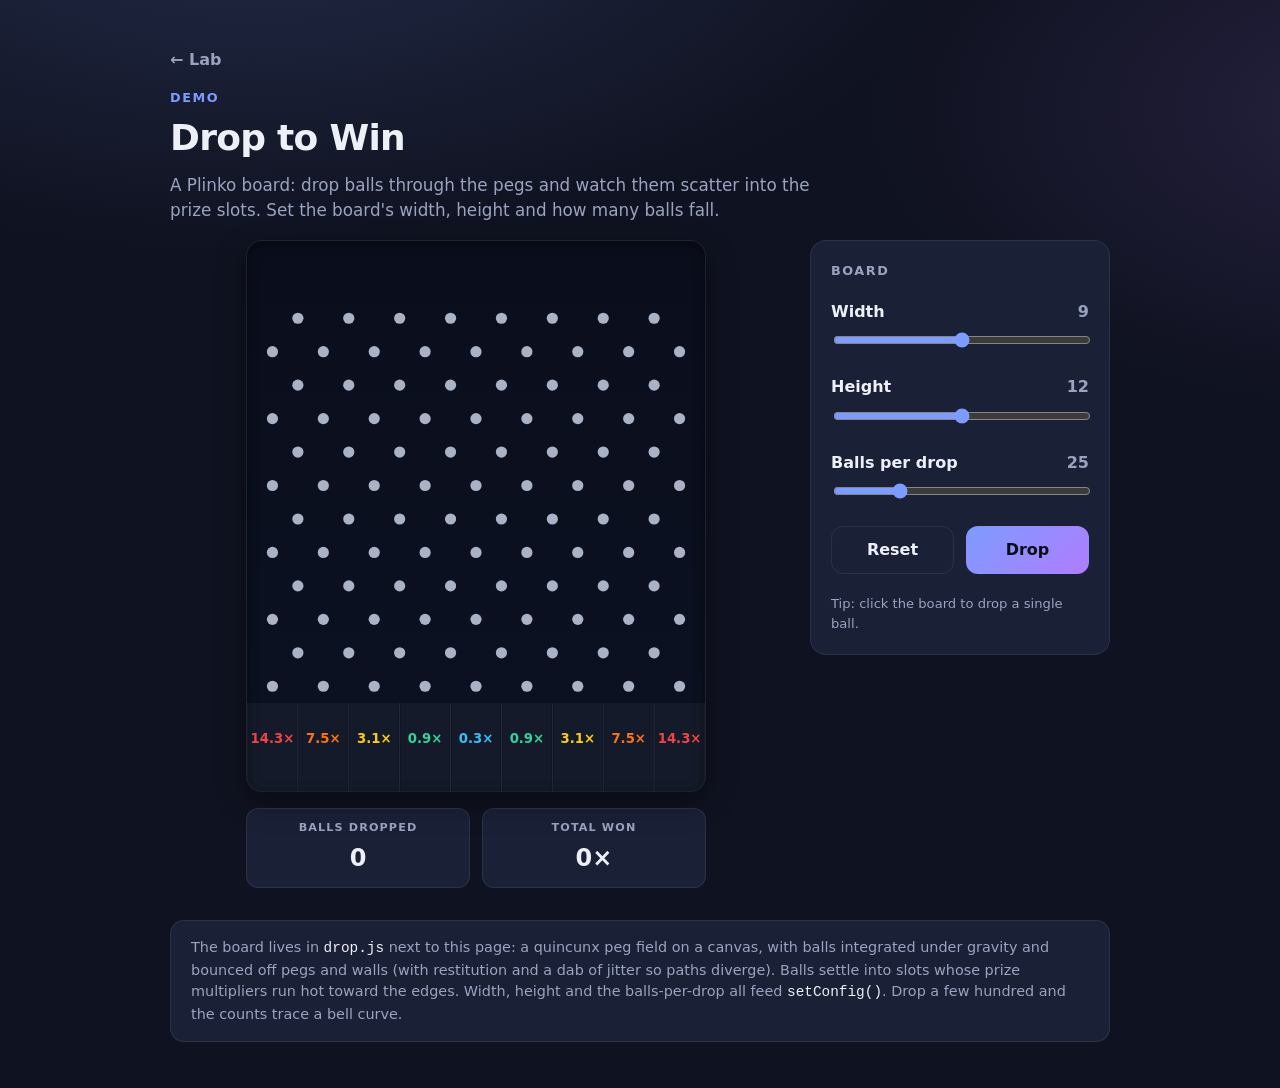
==== demos/drop/index.html @ 2371f402 "Add Drop to Win (Plinko) demo A drop-to-win board (demos/drop/) with simple 2D physics: balls fall u" ====
<!doctype html>
<html lang="en">
<head>
  <meta charset="utf-8">
  <meta name="viewport" content="width=device-width, initial-scale=1, viewport-fit=cover">
  <meta name="theme-color" content="#0f1220">
  <meta name="description" content="A drop-to-win Plinko board: drop balls through the pegs into prize slots. Set the board width, height and number of balls.">
  <title>Drop to Win · Lab</title>
  <link rel="icon" href="data:image/svg+xml,<svg xmlns='http://www.w3.org/2000/svg' viewBox='0 0 100 100'><text y='.9em' font-size='90'>🔴</text></svg>">
  <link rel="stylesheet" href="../../assets/css/site.css">
  <style>
    .drop-wrap { width: min(940px, 100% - 2rem); margin-inline: auto; }

    .layout { display: grid; grid-template-columns: 1fr minmax(240px, 300px); gap: 1.75rem; align-items: start; }
    @media (max-width: 780px) { .layout { grid-template-columns: 1fr; } }

    .stage {
      position: relative;
      width: min(100%, 460px);
      aspect-ratio: 5 / 6;
      margin-inline: auto;
      border-radius: 16px;
      overflow: hidden;
      background: linear-gradient(180deg, #0a0e1c, #0c1122);
      border: 1px solid var(--border);
      box-shadow: var(--shadow), inset 0 2px 12px rgba(0,0,0,0.5);
      cursor: pointer;
    }
    #board { position: absolute; inset: 0; }

    .stats { display: flex; gap: 0.75rem; margin: 1rem auto 0; max-width: 460px; }
    .stat { flex: 1; padding: 0.7rem 0.9rem; background: var(--surface); border: 1px solid var(--border); border-radius: 12px; text-align: center; }
    .stat dt { margin: 0; font-size: 0.7rem; font-weight: 700; letter-spacing: 0.1em; text-transform: uppercase; color: var(--muted); }
    .stat dd { margin: 0.2rem 0 0; font-size: 1.5rem; font-weight: 800; font-variant-numeric: tabular-nums; }

    .settings { display: flex; flex-direction: column; gap: 1.25rem; padding: 1.25rem; background: var(--surface); border: 1px solid var(--border); border-radius: 16px; }
    .settings h2 { margin: 0; font-size: 0.8rem; font-weight: 700; letter-spacing: 0.12em; text-transform: uppercase; color: var(--muted); }
    .setting label { display: flex; align-items: baseline; justify-content: space-between; font-weight: 600; margin-bottom: 0.4rem; }
    .setting label output { color: var(--muted); font-weight: 700; font-variant-numeric: tabular-nums; }
    .setting input[type="range"] { width: 100%; accent-color: var(--accent); }
    .actions { display: flex; gap: 0.75rem; }
    .actions .btn { flex: 1; }

    .demo-notes { margin: 2rem 0 3rem; padding: 1rem 1.25rem; border: 1px solid var(--border); border-radius: 14px; background: var(--surface); color: var(--muted); font-size: 0.9rem; }
    .demo-notes code { color: var(--text); }
  </style>
</head>
<body>
  <header class="demo-header">
    <div class="drop-wrap">
      <a class="back-inline" href="../../">← Lab</a>
      <p class="demo-kicker">Demo</p>
      <h1>Drop to Win</h1>
      <p class="tagline">A Plinko board: drop balls through the pegs and watch them scatter into the prize slots. Set the board's width, height and how many balls fall.</p>
    </div>
  </header>

  <main class="drop-wrap">
    <div class="layout">
      <div>
        <div class="stage" id="stage">
          <div id="board" aria-label="Plinko board"></div>
        </div>
        <dl class="stats">
          <div class="stat"><dt>Balls dropped</dt><dd id="dropped">0</dd></div>
          <div class="stat"><dt>Total won</dt><dd id="total">0×</dd></div>
        </dl>
      </div>

      <aside class="settings">
        <h2>Board</h2>

        <div class="setting">
          <label for="width">Width <output id="width-out">9</output></label>
          <input type="range" id="width" min="4" max="14" step="1" value="9">
        </div>

        <div class="setting">
          <label for="height">Height <output id="height-out">12</output></label>
          <input type="range" id="height" min="6" max="18" step="1" value="12">
        </div>

        <div class="setting">
          <label for="balls">Balls per drop <output id="balls-out">25</output></label>
          <input type="range" id="balls" min="1" max="100" step="1" value="25">
        </div>

        <div class="actions">
          <button class="btn btn-ghost" id="reset" type="button">Reset</button>
          <button class="btn btn-primary" id="drop" type="button">Drop</button>
        </div>
        <p class="muted" style="margin:0; font-size:0.82rem">Tip: click the board to drop a single ball.</p>
      </aside>
    </div>

    <div class="demo-notes">
      The board lives in <code>drop.js</code> next to this page: a quincunx peg field on a canvas,
      with balls integrated under gravity and bounced off pegs and walls (with restitution and a
      dab of jitter so paths diverge). Balls settle into slots whose prize multipliers run hot
      toward the edges. Width, height and the balls-per-drop all feed <code>setConfig()</code>.
      Drop a few hundred and the counts trace a bell curve.
    </div>
  </main>

  <script type="module">
    import { createDropGame } from './drop.js';

    const mount = document.getElementById('board');
    const game = createDropGame(mount, { width: 9, height: 12, ballCount: 25 });

    const droppedEl = document.getElementById('dropped');
    const totalEl = document.getElementById('total');
    const widthRange = document.getElementById('width');
    const heightRange = document.getElementById('height');
    const ballsRange = document.getElementById('balls');

    function refresh() {
      droppedEl.textContent = game.dropped;
      totalEl.textContent = `${game.total}×`;
    }

    widthRange.addEventListener('input', () => {
      document.getElementById('width-out').textContent = widthRange.value;
      game.setConfig({ width: Number(widthRange.value) });
      refresh();
    });
    heightRange.addEventListener('input', () => {
      document.getElementById('height-out').textContent = heightRange.value;
      game.setConfig({ height: Number(heightRange.value) });
      refresh();
    });
    ballsRange.addEventListener('input', () => {
      document.getElementById('balls-out').textContent = ballsRange.value;
      game.setConfig({ ballCount: Number(ballsRange.value) });
    });

    document.getElementById('drop').addEventListener('click', () => game.drop());
    document.getElementById('reset').addEventListener('click', () => { game.reset(); refresh(); });
    document.getElementById('stage').addEventListener('click', () => game.drop(1));

    game.addEventListener('land', refresh);
    game.addEventListener('idle', refresh);

    window.__drop = game; // for the console
  </script>
</body>
</html>
---- assets/css/site.css ----
/* ---- Shared theme for the Lab landing page and demo chrome ---- */
:root {
  --bg: #0f1220;
  --bg-2: #141a2e;
  --surface: #1a2036;
  --surface-2: #232b47;
  --border: rgba(255, 255, 255, 0.08);
  --text: #eef0f8;
  --muted: #9aa3bf;
  --accent: #7c9cff;
  --accent-2: #b07cff;
  --good: #3ddc84;
  --bad: #ff5d73;
  --warn: #ffcc4d;
  --radius: 16px;
  --shadow: 0 10px 30px rgba(0, 0, 0, 0.35);
  --font: ui-rounded, "SF Pro Rounded", system-ui, -apple-system, "Segoe UI", Roboto, Inter, sans-serif;
  color-scheme: dark;
}

* { box-sizing: border-box; }
html { -webkit-text-size-adjust: 100%; }
body {
  margin: 0;
  min-height: 100vh;
  font-family: var(--font);
  color: var(--text);
  line-height: 1.5;
  background-color: var(--bg);
  background-image:
    radial-gradient(1200px 600px at 20% -10%, rgba(124, 156, 255, 0.18), transparent 60%),
    radial-gradient(900px 500px at 110% 10%, rgba(176, 124, 255, 0.14), transparent 60%);
  background-repeat: no-repeat;
}
[hidden] { display: none !important; }
a { color: var(--accent); }
.muted { color: var(--muted); }

.wrap { width: min(1100px, 100% - 2rem); margin-inline: auto; }

/* ---- Buttons ---- */
.btn {
  appearance: none;
  display: inline-flex;
  align-items: center;
  justify-content: center;
  gap: 0.5rem;
  padding: 0.7rem 1.2rem;
  border: 1px solid transparent;
  border-radius: 12px;
  font: inherit;
  font-weight: 700;
  color: var(--text);
  background: var(--surface-2);
  text-decoration: none;
  cursor: pointer;
  touch-action: manipulation;
  -webkit-tap-highlight-color: transparent;
  transition: transform 0.08s ease, filter 0.15s ease;
}
.btn:hover { filter: brightness(1.1); }
.btn:active { transform: translateY(1px); }
.btn:focus-visible { outline: 2px solid var(--accent); outline-offset: 2px; }
.btn-primary { background: linear-gradient(135deg, var(--accent), var(--accent-2)); color: #0b0e1a; }
.btn-ghost { background: transparent; border-color: var(--border); }

/* ---- Landing page ---- */
.site-header { padding: clamp(2rem, 6vw, 4rem) 0 1rem; }
.brand {
  display: inline-flex;
  align-items: center;
  gap: 0.5rem;
  font-size: clamp(2rem, 6vw, 3rem);
  font-weight: 800;
  letter-spacing: -0.02em;
  color: var(--text);
  text-decoration: none;
}
.tagline { margin: 0.5rem 0 0; color: var(--muted); font-size: 1.05rem; max-width: 60ch; }
.section-title {
  margin: 1.5rem 0 1rem;
  font-size: 0.85rem;
  font-weight: 700;
  letter-spacing: 0.12em;
  text-transform: uppercase;
  color: var(--muted);
}

.demo-grid {
  list-style: none;
  padding: 0;
  margin: 0 0 3rem;
  display: grid;
  gap: 1rem;
  grid-template-columns: repeat(auto-fill, minmax(260px, 1fr));
}
.demo-card {
  background: var(--surface);
  border: 1px solid var(--border);
  border-radius: var(--radius);
  box-shadow: var(--shadow);
  overflow: hidden;
  transition: transform 0.15s ease, border-color 0.15s ease;
}
.demo-card:hover { transform: translateY(-2px); border-color: rgba(124, 156, 255, 0.4); }
.demo-card-link,
.demo-card-inner {
  display: flex;
  flex-direction: column;
  gap: 0.75rem;
  height: 100%;
  padding: 1.25rem;
  color: inherit;
  text-decoration: none;
}
.demo-card-icon { font-size: 2.5rem; line-height: 1; }
.demo-card h3 { margin: 0 0 0.25rem; font-size: 1.25rem; }
.demo-card p { margin: 0; color: var(--muted); }
.tags { list-style: none; display: flex; flex-wrap: wrap; gap: 0.4rem; padding: 0; margin: 0.5rem 0 0; }
.tags li {
  padding: 0.15rem 0.55rem;
  border-radius: 999px;
  background: var(--surface-2);
  color: var(--muted);
  font-size: 0.75rem;
}
.demo-card-cta { margin-top: auto; font-weight: 700; color: var(--accent); }
.demo-card.soon { opacity: 0.6; border-style: dashed; box-shadow: none; }
.demo-card.soon:hover { transform: none; border-color: var(--border); }
.site-footer { padding: 2rem 0 3rem; color: var(--muted); font-size: 0.9rem; }
.site-footer .version { margin: 0.4rem 0 0; font-size: 0.8rem; }
.site-footer .version code { color: var(--text); background: var(--surface-2); padding: 0.05rem 0.4rem; border-radius: 6px; font-size: 0.95em; }
.site-footer .version a { text-decoration: none; }
.site-footer .version a:hover code { background: var(--surface); outline: 1px solid var(--border); }
.site-footer .version .warn { color: var(--warn); }

/* ---- Demo page chrome (shared by demo pages) ---- */
.demo-header { padding: clamp(1.5rem, 5vw, 3rem) 0 1rem; }
.demo-header h1 { margin: 0.25rem 0; font-size: clamp(1.6rem, 5vw, 2.25rem); letter-spacing: -0.02em; }
.demo-kicker { margin: 1rem 0 0; font-size: 0.8rem; font-weight: 700; letter-spacing: 0.12em; text-transform: uppercase; color: var(--accent); }
.back-inline { color: var(--muted); font-weight: 600; text-decoration: none; }
.back-inline:hover { color: var(--text); }
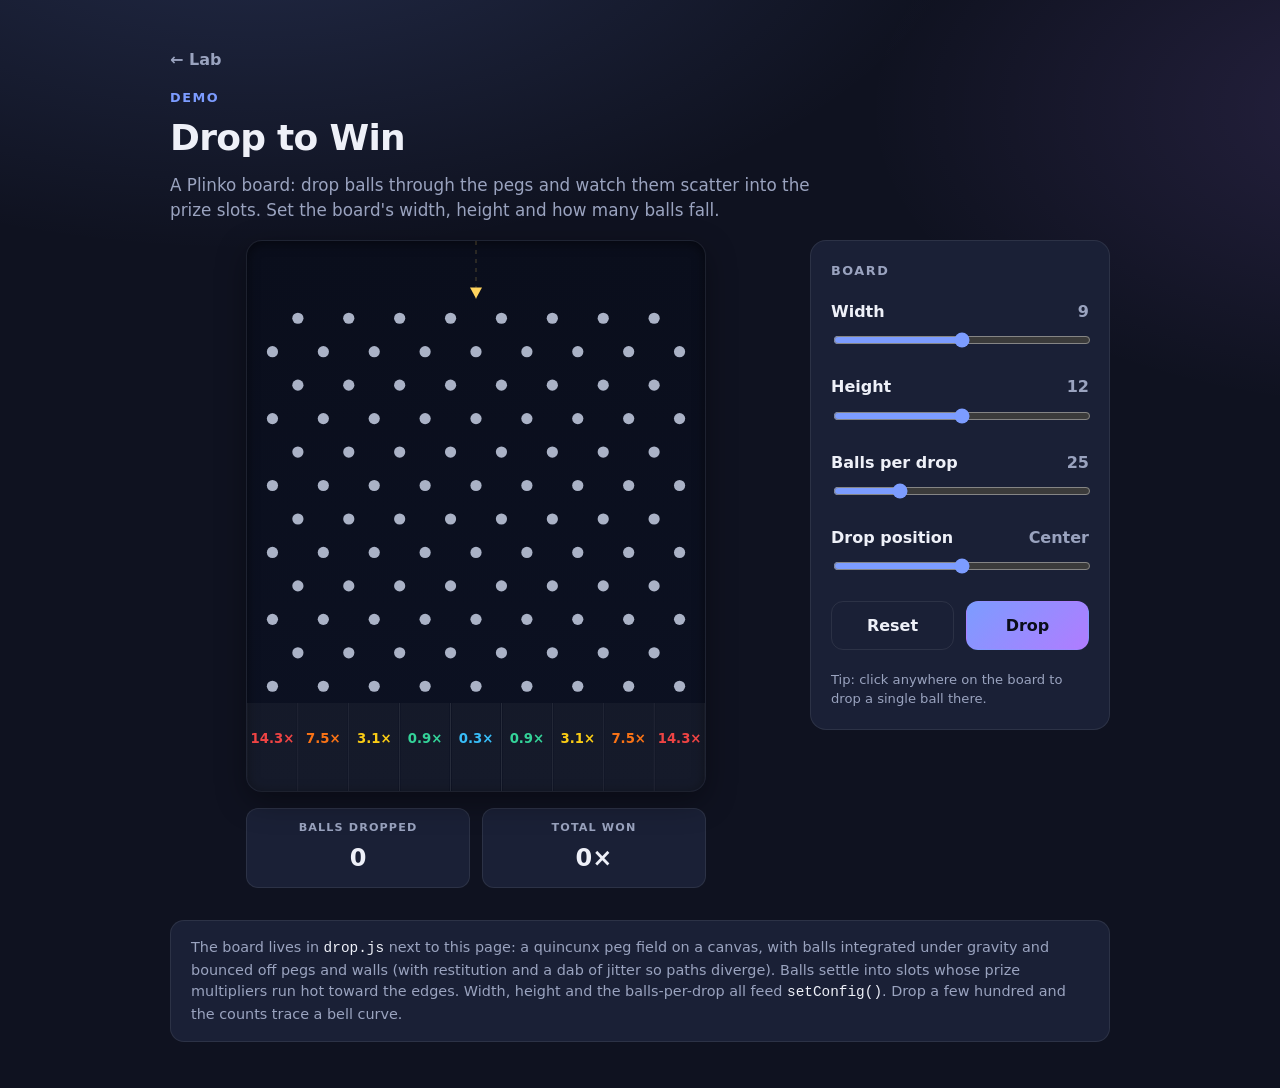
==== commit c911802c: "Drop to Win: let the player choose the drop position Add a configurable release point across the top" ====
--- a/demos/drop/index.html
+++ b/demos/drop/index.html
@@ -85,11 +85,16 @@
           <input type="range" id="balls" min="1" max="100" step="1" value="25">
         </div>
 
+        <div class="setting">
+          <label for="dropx">Drop position <output id="dropx-out">Center</output></label>
+          <input type="range" id="dropx" min="0" max="100" step="1" value="50">
+        </div>
+
         <div class="actions">
           <button class="btn btn-ghost" id="reset" type="button">Reset</button>
           <button class="btn btn-primary" id="drop" type="button">Drop</button>
         </div>
-        <p class="muted" style="margin:0; font-size:0.82rem">Tip: click the board to drop a single ball.</p>
+        <p class="muted" style="margin:0; font-size:0.82rem">Tip: click anywhere on the board to drop a single ball there.</p>
       </aside>
     </div>
 
@@ -134,9 +139,21 @@
       game.setConfig({ ballCount: Number(ballsRange.value) });
     });
 
+    const dropxRange = document.getElementById('dropx');
+    const dropxOut = document.getElementById('dropx-out');
+    const dropLabel = (v) => (v === 50 ? 'Center' : v < 50 ? `${50 - v}% left` : `${v - 50}% right`);
+    dropxRange.addEventListener('input', () => {
+      const v = Number(dropxRange.value);
+      dropxOut.textContent = dropLabel(v);
+      game.setDropX(v / 100);
+    });
+
     document.getElementById('drop').addEventListener('click', () => game.drop());
     document.getElementById('reset').addEventListener('click', () => { game.reset(); refresh(); });
-    document.getElementById('stage').addEventListener('click', () => game.drop(1));
+    document.getElementById('stage').addEventListener('click', (e) => {
+      const rect = mount.getBoundingClientRect();
+      game.drop(1, (e.clientX - rect.left) / rect.width);
+    });
 
     game.addEventListener('land', refresh);
     game.addEventListener('idle', refresh);
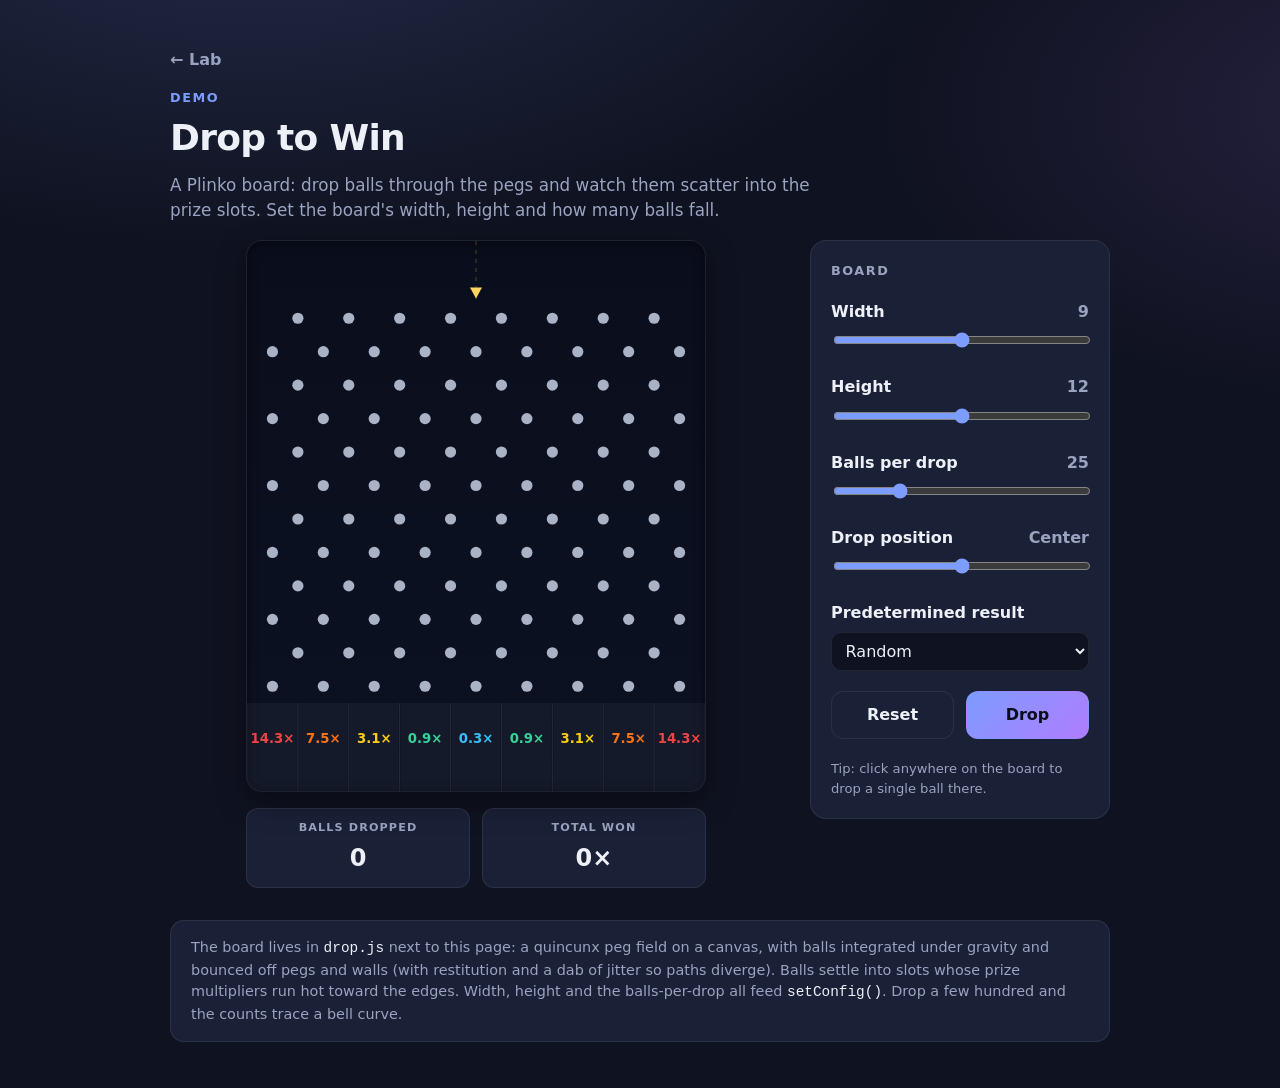
==== commit bee8fe15: "Add predetermined-result option to slots, wheel, and drop-to-win Each of the three chance demos can " ====
--- a/demos/drop/index.html
+++ b/demos/drop/index.html
@@ -38,6 +38,8 @@
     .setting label { display: flex; align-items: baseline; justify-content: space-between; font-weight: 600; margin-bottom: 0.4rem; }
     .setting label output { color: var(--muted); font-weight: 700; font-variant-numeric: tabular-nums; }
     .setting input[type="range"] { width: 100%; accent-color: var(--accent); }
+    .setting select { width: 100%; padding: 0.5rem 0.6rem; font: inherit; color: var(--text); background: var(--bg); border: 1px solid var(--border); border-radius: 10px; }
+    .setting select:focus-visible { outline: 2px solid var(--accent); outline-offset: 1px; }
     .actions { display: flex; gap: 0.75rem; }
     .actions .btn { flex: 1; }
 
@@ -90,6 +92,11 @@
           <input type="range" id="dropx" min="0" max="100" step="1" value="50">
         </div>
 
+        <div class="setting">
+          <label for="result">Predetermined result</label>
+          <select id="result"></select>
+        </div>
+
         <div class="actions">
           <button class="btn btn-ghost" id="reset" type="button">Reset</button>
           <button class="btn btn-primary" id="drop" type="button">Drop</button>
@@ -127,6 +134,7 @@
     widthRange.addEventListener('input', () => {
       document.getElementById('width-out').textContent = widthRange.value;
       game.setConfig({ width: Number(widthRange.value) });
+      renderResultOptions();
       refresh();
     });
     heightRange.addEventListener('input', () => {
@@ -148,6 +156,21 @@
       game.setDropX(v / 100);
     });
 
+    const resultSelect = document.getElementById('result');
+    function applyResult() {
+      game.setConfig({ targetSlot: resultSelect.value === 'random' ? null : Number(resultSelect.value) });
+      refresh();
+    }
+    function renderResultOptions() {
+      const prev = resultSelect.value;
+      const n = game.slotValues.length;
+      resultSelect.replaceChildren(new Option('Random', 'random'));
+      game.slotValues.forEach((v, i) => resultSelect.append(new Option(`Slot ${i + 1} (${v}×)`, String(i))));
+      resultSelect.value = prev === 'random' || (prev !== '' && Number(prev) >= 0 && Number(prev) < n) ? prev : 'random';
+      applyResult();
+    }
+    resultSelect.addEventListener('change', applyResult);
+
     document.getElementById('drop').addEventListener('click', () => game.drop());
     document.getElementById('reset').addEventListener('click', () => { game.reset(); refresh(); });
     document.getElementById('stage').addEventListener('click', (e) => {
@@ -158,6 +181,7 @@
     game.addEventListener('land', refresh);
     game.addEventListener('idle', refresh);
 
+    renderResultOptions();
     window.__drop = game; // for the console
   </script>
 </body>
